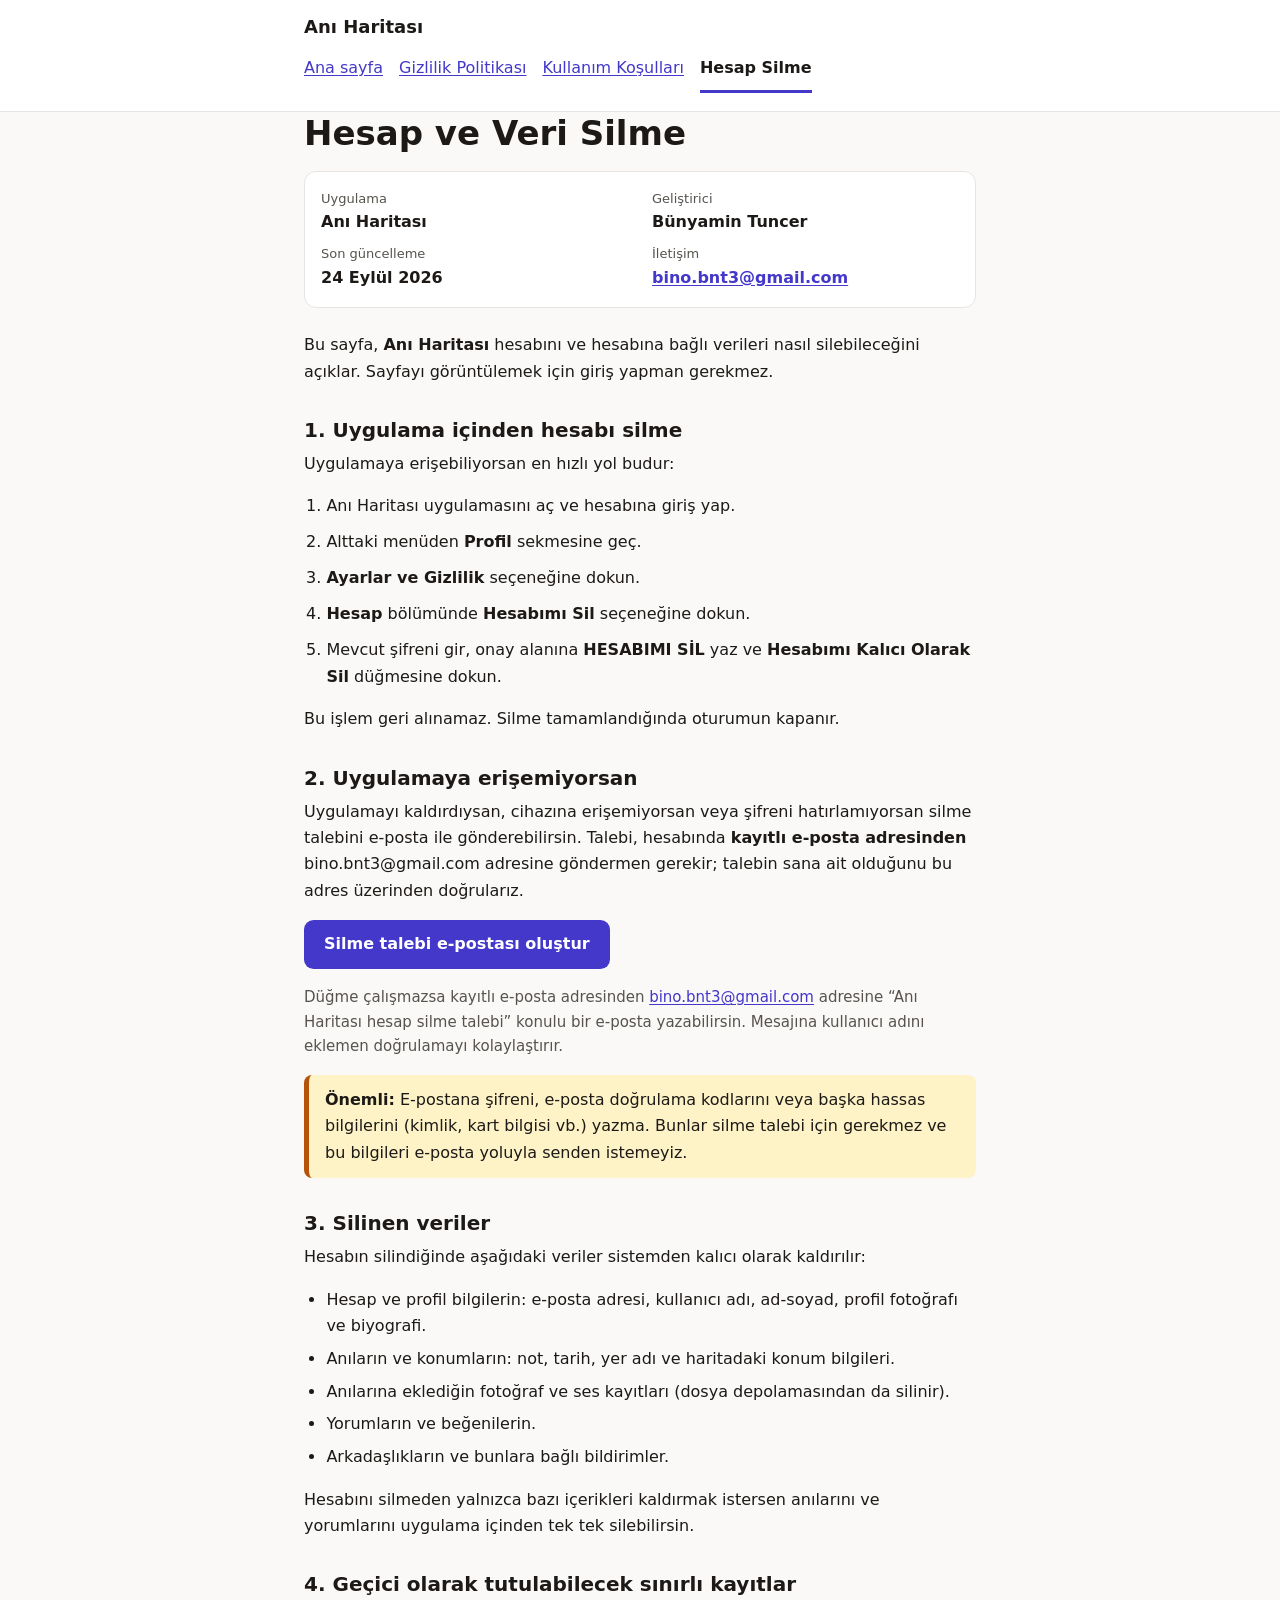
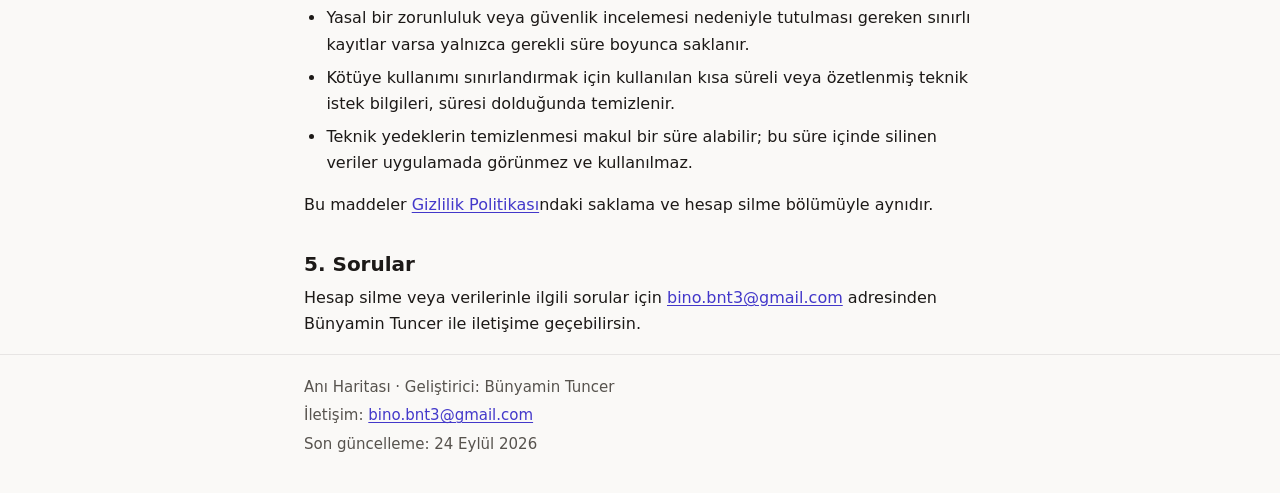
==== delete-account.html @ 75ece96c "docs: yasal sayfaları yayınla" ====
<!doctype html>
<html lang="tr">
<head>
  <meta charset="utf-8">
  <meta name="viewport" content="width=device-width, initial-scale=1">
  <meta name="color-scheme" content="light dark">
  <title>Hesap ve Veri Silme — Anı Haritası</title>
  <meta name="description" content="Anı Haritası hesabını ve verilerini nasıl silebileceğini açıklar.">
  <link rel="stylesheet" href="style.css">
</head>
<body>
  <a class="skip-link" href="#icerik">İçeriğe geç</a>
  <header class="site-header">
    <div class="wrap">
      <p class="brand">Anı Haritası</p>
      <nav aria-label="Yasal sayfalar">
        <ul class="nav-list">
        <li><a href="index.html">Ana sayfa</a></li>
        <li><a href="privacy-policy.html">Gizlilik Politikası</a></li>
        <li><a href="terms-of-use.html">Kullanım Koşulları</a></li>
        <li><a href="delete-account.html" aria-current="page">Hesap Silme</a></li>
        </ul>
      </nav>
    </div>
  </header>
  <main id="icerik" class="wrap">
    <h1>Hesap ve Veri Silme</h1>
    <dl class="meta">
      <div><dt>Uygulama</dt><dd>Anı Haritası</dd></div>
      <div><dt>Geliştirici</dt><dd>Bünyamin Tuncer</dd></div>
      <div><dt>Son güncelleme</dt><dd>24 Eylül 2026</dd></div>
      <div><dt>İletişim</dt><dd><a href="mailto:bino.bnt3@gmail.com">bino.bnt3@gmail.com</a></dd></div>
    </dl>

    <p>Bu sayfa, <strong>Anı Haritası</strong> hesabını ve hesabına bağlı verileri nasıl silebileceğini açıklar. Sayfayı görüntülemek için giriş yapman gerekmez.</p>

    <section aria-labelledby="b1">
      <h2 id="b1">1. Uygulama içinden hesabı silme</h2>
      <p>Uygulamaya erişebiliyorsan en hızlı yol budur:</p>
      <ol class="steps">
        <li>Anı Haritası uygulamasını aç ve hesabına giriş yap.</li>
        <li>Alttaki menüden <strong>Profil</strong> sekmesine geç.</li>
        <li><strong>Ayarlar ve Gizlilik</strong> seçeneğine dokun.</li>
        <li><strong>Hesap</strong> bölümünde <strong>Hesabımı Sil</strong> seçeneğine dokun.</li>
        <li>Mevcut şifreni gir, onay alanına <strong>HESABIMI SİL</strong> yaz ve <strong>Hesabımı Kalıcı Olarak Sil</strong> düğmesine dokun.</li>
      </ol>
      <p>Bu işlem geri alınamaz. Silme tamamlandığında oturumun kapanır.</p>
    </section>

    <section aria-labelledby="b2">
      <h2 id="b2">2. Uygulamaya erişemiyorsan</h2>
      <p>Uygulamayı kaldırdıysan, cihazına erişemiyorsan veya şifreni hatırlamıyorsan silme talebini e-posta ile gönderebilirsin. Talebi, hesabında <strong>kayıtlı e-posta adresinden</strong> bino.bnt3@gmail.com adresine göndermen gerekir; talebin sana ait olduğunu bu adres üzerinden doğrularız.</p>
      <p><a class="button" href="mailto:bino.bnt3@gmail.com?subject=An%C4%B1%20Haritas%C4%B1%20hesap%20silme%20talebi&amp;body=Merhaba%2C%0D%0A%0D%0AAn%C4%B1%20Haritas%C4%B1%20uygulamas%C4%B1ndaki%20hesab%C4%B1m%C4%B1n%20ve%20ili%C5%9Fkili%20t%C3%BCm%20verilerimin%20kal%C4%B1c%C4%B1%20olarak%20silinmesini%20talep%20ediyorum.%0D%0A%0D%0AKullan%C4%B1c%C4%B1%20ad%C4%B1m%3A%20%0D%0A%0D%0ABu%20e-postay%C4%B1%20hesab%C4%B1mda%20kay%C4%B1tl%C4%B1%20e-posta%20adresimden%20g%C3%B6nderiyorum.%20%C5%9Eifremi%20veya%20do%C4%9Frulama%20kodlar%C4%B1m%C4%B1%20payla%C5%9Fm%C4%B1yorum.">Silme talebi e-postası oluştur</a></p>
      <p class="small">Düğme çalışmazsa kayıtlı e-posta adresinden <a href="mailto:bino.bnt3@gmail.com">bino.bnt3@gmail.com</a> adresine “Anı Haritası hesap silme talebi” konulu bir e-posta yazabilirsin. Mesajına kullanıcı adını eklemen doğrulamayı kolaylaştırır.</p>
      <div class="callout" role="note">
        <p><strong>Önemli:</strong> E-postana şifreni, e-posta doğrulama kodlarını veya başka hassas bilgilerini (kimlik, kart bilgisi vb.) yazma. Bunlar silme talebi için gerekmez ve bu bilgileri e-posta yoluyla senden istemeyiz.</p>
      </div>
    </section>

    <section aria-labelledby="b3">
      <h2 id="b3">3. Silinen veriler</h2>
      <p>Hesabın silindiğinde aşağıdaki veriler sistemden kalıcı olarak kaldırılır:</p>
      <ul>
        <li>Hesap ve profil bilgilerin: e-posta adresi, kullanıcı adı, ad-soyad, profil fotoğrafı ve biyografi.</li>
        <li>Anıların ve konumların: not, tarih, yer adı ve haritadaki konum bilgileri.</li>
        <li>Anılarına eklediğin fotoğraf ve ses kayıtları (dosya depolamasından da silinir).</li>
        <li>Yorumların ve beğenilerin.</li>
        <li>Arkadaşlıkların ve bunlara bağlı bildirimler.</li>
      </ul>
      <p>Hesabını silmeden yalnızca bazı içerikleri kaldırmak istersen anılarını ve yorumlarını uygulama içinden tek tek silebilirsin.</p>
    </section>

    <section aria-labelledby="b4">
      <h2 id="b4">4. Geçici olarak tutulabilecek sınırlı kayıtlar</h2>
      <ul>
        <li>Yasal bir zorunluluk veya güvenlik incelemesi nedeniyle tutulması gereken sınırlı kayıtlar varsa yalnızca gerekli süre boyunca saklanır.</li>
        <li>Kötüye kullanımı sınırlandırmak için kullanılan kısa süreli veya özetlenmiş teknik istek bilgileri, süresi dolduğunda temizlenir.</li>
        <li>Teknik yedeklerin temizlenmesi makul bir süre alabilir; bu süre içinde silinen veriler uygulamada görünmez ve kullanılmaz.</li>
      </ul>
      <p>Bu maddeler <a href="privacy-policy.html">Gizlilik Politikası</a>ndaki saklama ve hesap silme bölümüyle aynıdır.</p>
    </section>

    <section aria-labelledby="b5">
      <h2 id="b5">5. Sorular</h2>
      <p>Hesap silme veya verilerinle ilgili sorular için <a href="mailto:bino.bnt3@gmail.com">bino.bnt3@gmail.com</a> adresinden Bünyamin Tuncer ile iletişime geçebilirsin.</p>
    </section>
  </main>
  <footer class="site-footer">
    <div class="wrap">
      <p>Anı Haritası &middot; Geliştirici: Bünyamin Tuncer</p>
      <p>İletişim: <a href="mailto:bino.bnt3@gmail.com">bino.bnt3@gmail.com</a></p>
      <p>Son güncelleme: 24 Eylül 2026</p>
    </div>
  </footer>
</body>
</html>
---- style.css ----
/* Anı Haritası yasal sayfaları — ortak stil. Dış kaynak, font veya betik yüklemez. */

:root {
  --bg: #faf9f7;
  --surface: #ffffff;
  --text: #1c1917;
  --text-muted: #57534e;
  --border: #e7e5e4;
  --accent: #4338ca;
  --accent-contrast: #ffffff;
  --callout-bg: #fef3c7;
  --callout-border: #b45309;
}

@media (prefers-color-scheme: dark) {
  :root {
    --bg: #171412;
    --surface: #211d1b;
    --text: #f5f5f4;
    --text-muted: #d6d3d1;
    --border: #3f3a37;
    --accent: #a5b4fc;
    --accent-contrast: #111827;
    --callout-bg: #3a2a08;
    --callout-border: #f59e0b;
  }
}

* {
  box-sizing: border-box;
}

html {
  -webkit-text-size-adjust: 100%;
  text-size-adjust: 100%;
}

body {
  margin: 0;
  background: var(--bg);
  color: var(--text);
  font-family: system-ui, -apple-system, "Segoe UI", Roboto, "Helvetica Neue", Arial, sans-serif;
  font-size: 1rem;
  line-height: 1.65;
}

.wrap {
  max-width: 44rem;
  margin: 0 auto;
  padding: 0 1rem;
}

a {
  color: var(--accent);
  text-underline-offset: 0.15em;
}

a:hover {
  text-decoration-thickness: 2px;
}

a:focus-visible {
  outline: 3px solid var(--accent);
  outline-offset: 2px;
  border-radius: 2px;
}

.skip-link {
  position: absolute;
  left: -999px;
  top: 0;
  background: var(--accent);
  color: var(--accent-contrast);
  padding: 0.75rem 1rem;
  z-index: 10;
}

.skip-link:focus {
  left: 0;
}

.site-header {
  background: var(--surface);
  border-bottom: 1px solid var(--border);
  padding: 0.75rem 0;
}

.brand {
  margin: 0 0 0.25rem;
  font-weight: 800;
  font-size: 1.125rem;
}

.nav-list {
  display: flex;
  flex-wrap: wrap;
  gap: 0.25rem 1rem;
  list-style: none;
  margin: 0;
  padding: 0;
}

.nav-list a {
  display: inline-block;
  padding: 0.5rem 0;
  min-height: 44px;
  line-height: 1.75rem;
}

.nav-list a[aria-current="page"] {
  color: var(--text);
  font-weight: 700;
  text-decoration: none;
  border-bottom: 3px solid var(--accent);
}

main {
  padding-top: 1.5rem;
  padding-bottom: 2.5rem;
}

h1 {
  font-size: 1.75rem;
  line-height: 1.25;
  margin: 0 0 1rem;
}

h2 {
  font-size: 1.25rem;
  line-height: 1.3;
  margin: 2rem 0 0.5rem;
}

p,
ul,
ol {
  margin: 0 0 1rem;
}

ul,
ol {
  padding-left: 1.4rem;
}

li {
  margin-bottom: 0.4rem;
}

.meta {
  display: grid;
  gap: 0.5rem 1.5rem;
  grid-template-columns: repeat(auto-fit, minmax(13rem, 1fr));
  margin: 0 0 1.5rem;
  padding: 1rem;
  background: var(--surface);
  border: 1px solid var(--border);
  border-radius: 0.75rem;
}

.meta dt {
  font-size: 0.8125rem;
  color: var(--text-muted);
}

.meta dd {
  margin: 0;
  font-weight: 600;
  overflow-wrap: anywhere;
}

.button {
  display: inline-block;
  min-height: 44px;
  padding: 0.7rem 1.25rem;
  background: var(--accent);
  color: var(--accent-contrast);
  font-weight: 700;
  text-decoration: none;
  border-radius: 0.6rem;
}

.button:hover {
  filter: brightness(1.1);
}

.button:focus-visible {
  outline: 3px solid var(--text);
  outline-offset: 3px;
}

.callout {
  padding: 0.75rem 1rem;
  background: var(--callout-bg);
  border-left: 5px solid var(--callout-border);
  border-radius: 0.5rem;
}

.callout p {
  margin: 0;
}

.steps li {
  margin-bottom: 0.6rem;
}

.small {
  font-size: 0.9375rem;
  color: var(--text-muted);
}

.note {
  margin-top: 2rem;
  padding-top: 1rem;
  border-top: 1px solid var(--border);
  color: var(--text-muted);
}

.cards {
  list-style: none;
  padding: 0;
  display: grid;
  gap: 0.75rem;
}

.cards li {
  margin: 0;
  padding: 1rem;
  background: var(--surface);
  border: 1px solid var(--border);
  border-radius: 0.75rem;
}

.cards h2 {
  margin: 0 0 0.25rem;
  font-size: 1.125rem;
}

.cards p {
  margin: 0;
  color: var(--text-muted);
}

.site-footer {
  border-top: 1px solid var(--border);
  padding: 1.25rem 0 2rem;
  color: var(--text-muted);
  font-size: 0.9375rem;
}

.site-footer p {
  margin: 0 0 0.25rem;
}

@media (min-width: 40rem) {
  h1 {
    font-size: 2.125rem;
  }
}

@media print {
  .site-header,
  .skip-link,
  .button {
    display: none;
  }
}
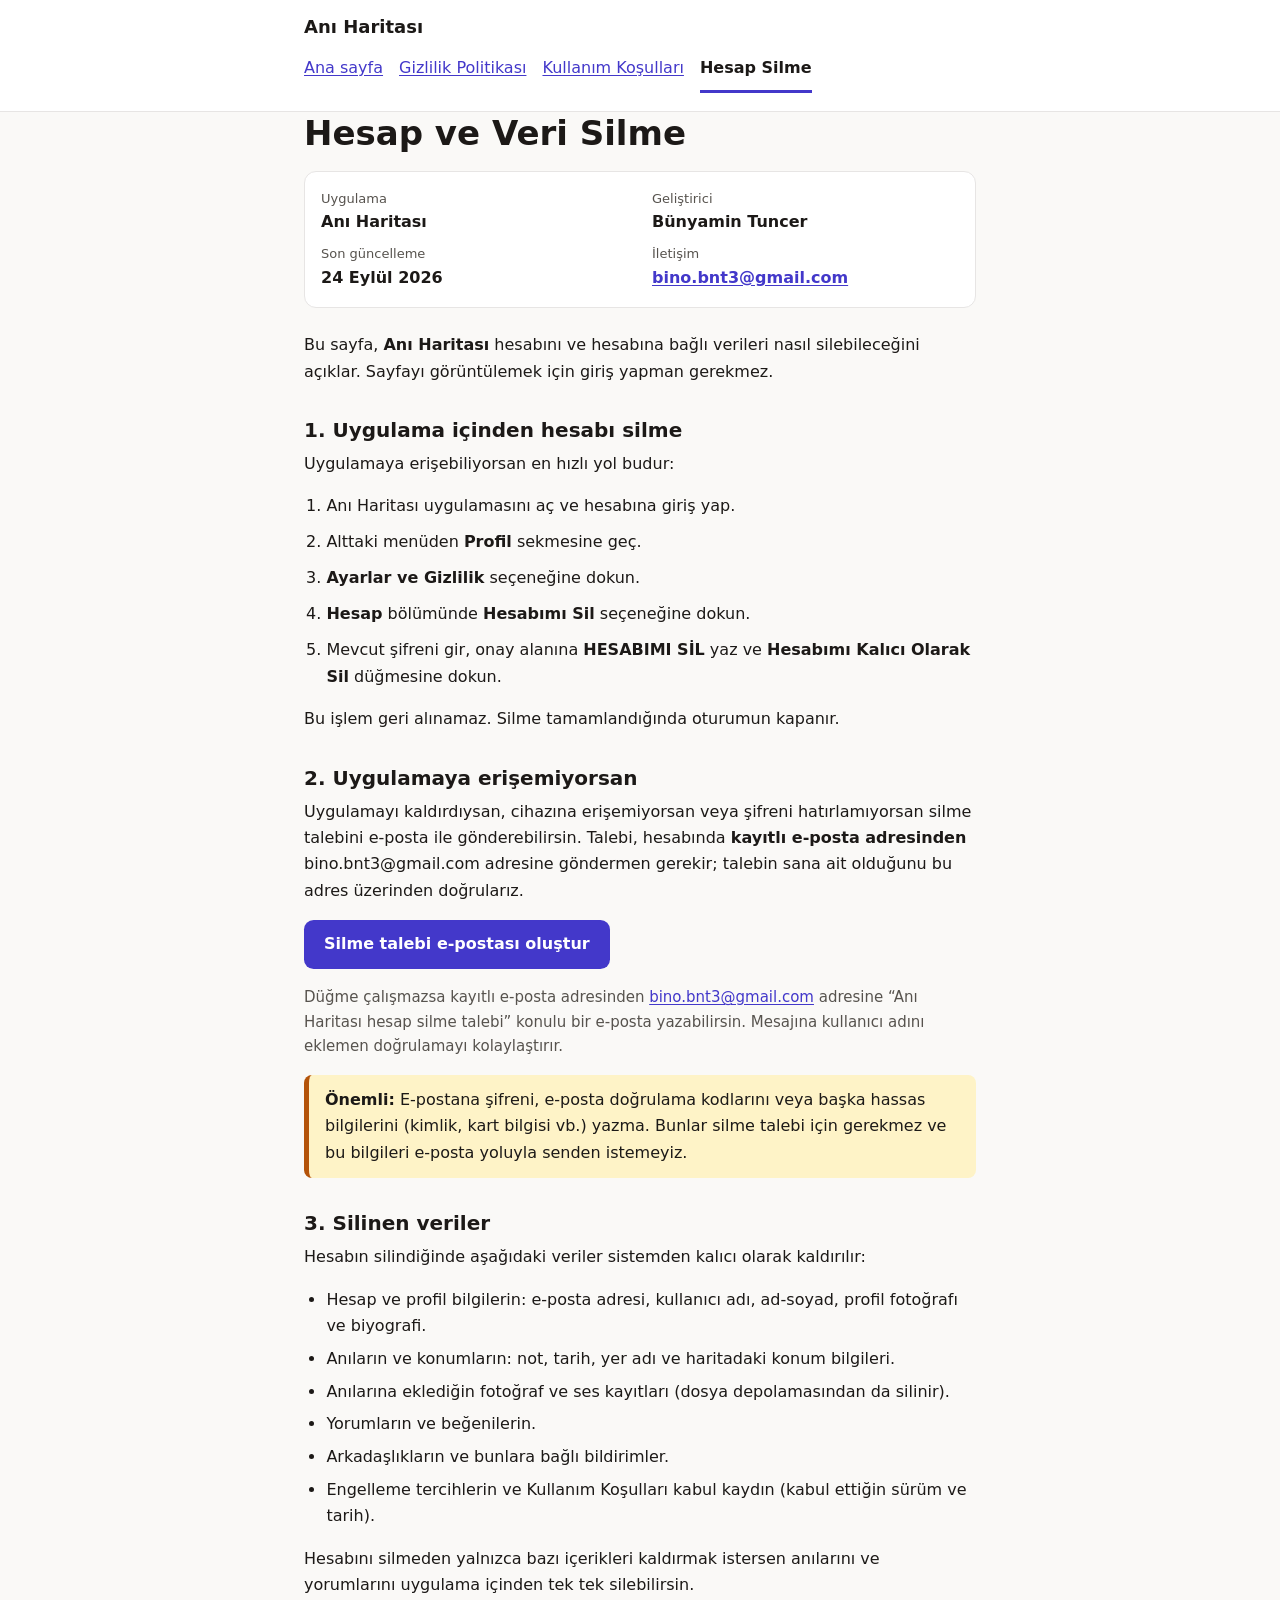
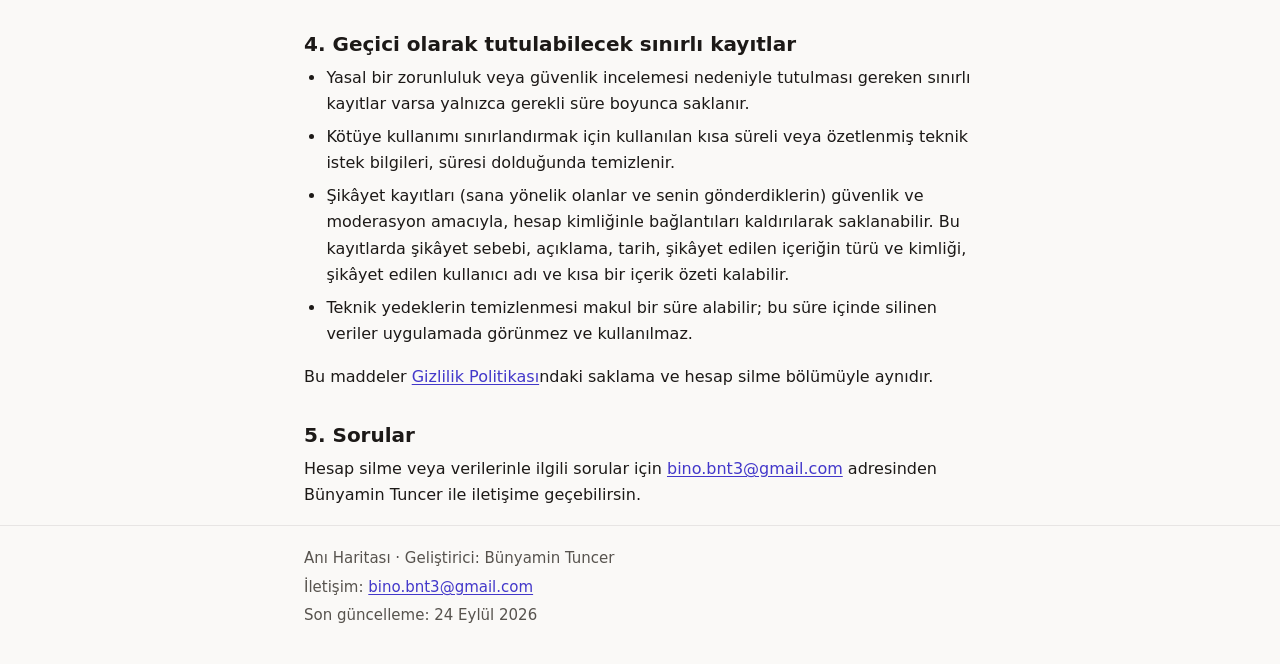
==== commit e59b8472: "docs: moderasyon ve sözleşme metinlerini güncelle" ====
--- a/delete-account.html
+++ b/delete-account.html
@@ -66,6 +66,7 @@
         <li>Anılarına eklediğin fotoğraf ve ses kayıtları (dosya depolamasından da silinir).</li>
         <li>Yorumların ve beğenilerin.</li>
         <li>Arkadaşlıkların ve bunlara bağlı bildirimler.</li>
+        <li>Engelleme tercihlerin ve Kullanım Koşulları kabul kaydın (kabul ettiğin sürüm ve tarih).</li>
       </ul>
       <p>Hesabını silmeden yalnızca bazı içerikleri kaldırmak istersen anılarını ve yorumlarını uygulama içinden tek tek silebilirsin.</p>
     </section>
@@ -75,6 +76,7 @@
       <ul>
         <li>Yasal bir zorunluluk veya güvenlik incelemesi nedeniyle tutulması gereken sınırlı kayıtlar varsa yalnızca gerekli süre boyunca saklanır.</li>
         <li>Kötüye kullanımı sınırlandırmak için kullanılan kısa süreli veya özetlenmiş teknik istek bilgileri, süresi dolduğunda temizlenir.</li>
+        <li>Şikâyet kayıtları (sana yönelik olanlar ve senin gönderdiklerin) güvenlik ve moderasyon amacıyla, hesap kimliğinle bağlantıları kaldırılarak saklanabilir. Bu kayıtlarda şikâyet sebebi, açıklama, tarih, şikâyet edilen içeriğin türü ve kimliği, şikâyet edilen kullanıcı adı ve kısa bir içerik özeti kalabilir.</li>
         <li>Teknik yedeklerin temizlenmesi makul bir süre alabilir; bu süre içinde silinen veriler uygulamada görünmez ve kullanılmaz.</li>
       </ul>
       <p>Bu maddeler <a href="privacy-policy.html">Gizlilik Politikası</a>ndaki saklama ve hesap silme bölümüyle aynıdır.</p>
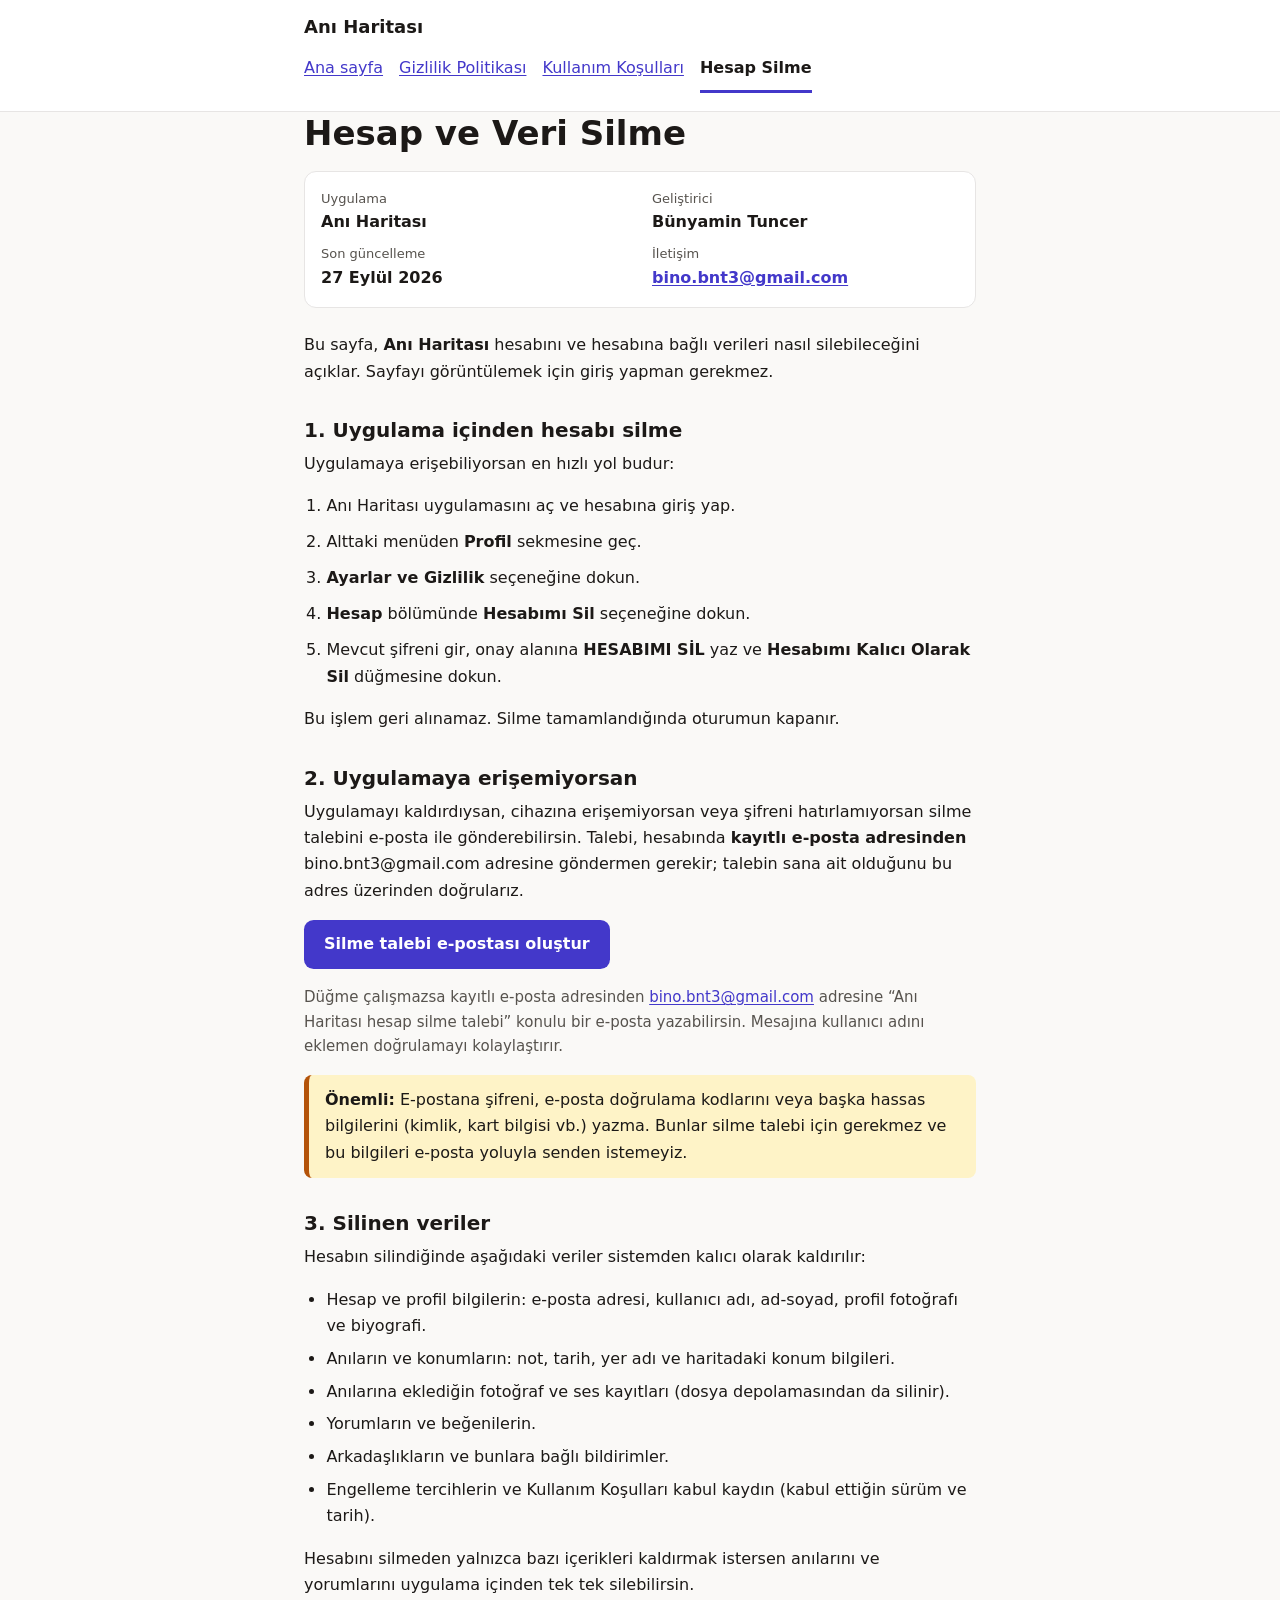
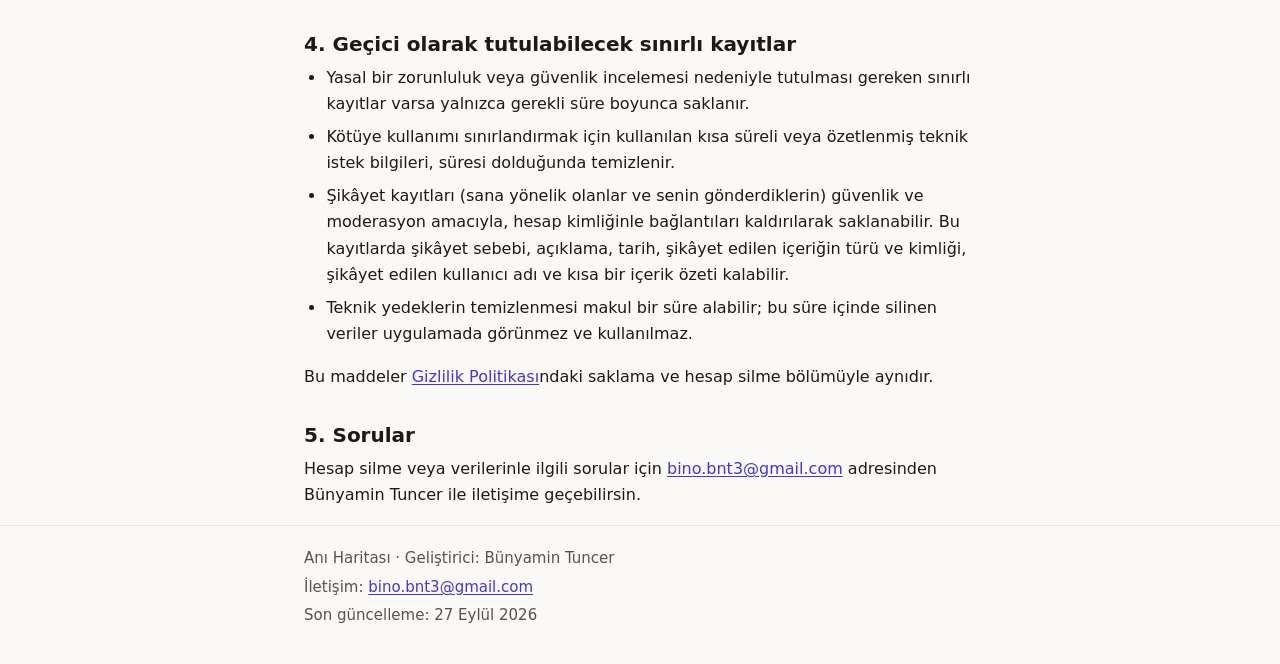
==== commit c908105d: "docs: Google Maps yasal metinlerini güncelle" ====
--- a/delete-account.html
+++ b/delete-account.html
@@ -28,7 +28,7 @@
     <dl class="meta">
       <div><dt>Uygulama</dt><dd>Anı Haritası</dd></div>
       <div><dt>Geliştirici</dt><dd>Bünyamin Tuncer</dd></div>
-      <div><dt>Son güncelleme</dt><dd>24 Eylül 2026</dd></div>
+      <div><dt>Son güncelleme</dt><dd>27 Eylül 2026</dd></div>
       <div><dt>İletişim</dt><dd><a href="mailto:bino.bnt3@gmail.com">bino.bnt3@gmail.com</a></dd></div>
     </dl>
 
@@ -91,7 +91,7 @@
     <div class="wrap">
       <p>Anı Haritası &middot; Geliştirici: Bünyamin Tuncer</p>
       <p>İletişim: <a href="mailto:bino.bnt3@gmail.com">bino.bnt3@gmail.com</a></p>
-      <p>Son güncelleme: 24 Eylül 2026</p>
+      <p>Son güncelleme: 27 Eylül 2026</p>
     </div>
   </footer>
 </body>
